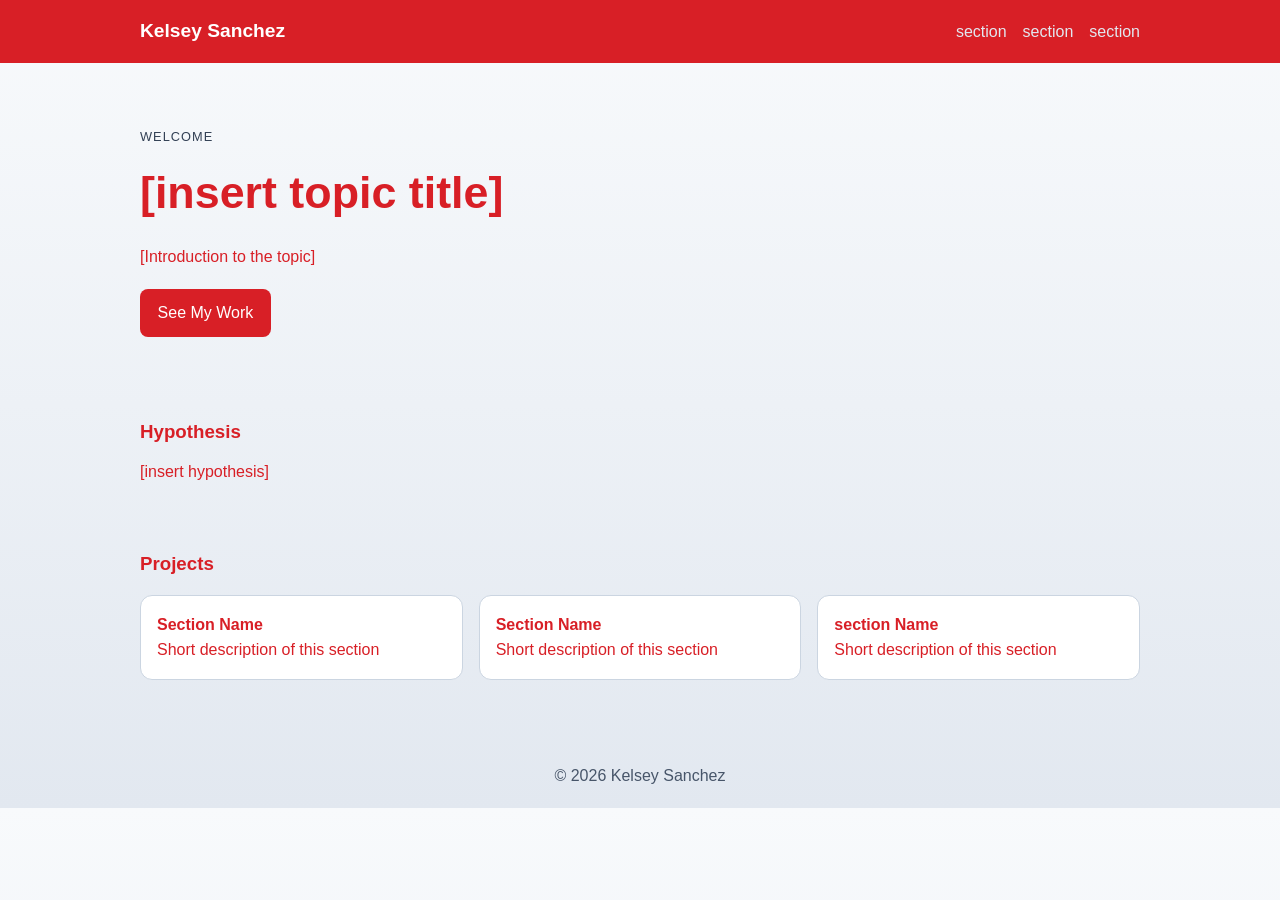
==== index.html @ e6f40f89 "Set up CSS,index.html, and images worked within these to build the foundation for the webpage." ====
<!DOCTYPE html>
<html lang="en">
<head>
    <meta charset="UTF-8">
    <meta name="viewport" content="width=device-width, initial-scale=1.0">
    <title>Kelsey Sanchez | Project </title>
    <link rel="stylesheet" href="CSS/style.css">
</head>
<body>
    <header class="site-header">
        <nav class="nav container">
            <h1 class="logo"> Kelsey Sanchez</h1>
            <ul class="nav-links">
                <li><a href="#about">section</a></li>
                <li><a href="#projects">section</a></li>
                <li><a href="#contact">section</a></li>
            </ul>
        </nav>
    </header>

    <main>
        <section class=" hero container">
            <p class="eyebrow">WELCOME</p>
            <h2>[insert topic title]</h2>
            <p class="hero-text">
                [Introduction to the topic]
            </p>
            <a class="btn" href="#projects">See My Work</a>
        </section>

        <section id="Hypothesis" class="section container">
            <h3>Hypothesis</h3>
            <p>
                [insert hypothesis] 
            </p>
        </section>

        <section id="projects" class="section container">
            <h3>Projects</h3>
            <div class="project-grid">
                <article class="card">
                    <h4>Section Name</h4>
                    <p>Short description of this section</p>
                </article>
                <article class="card">
                    <h4>Section Name</h4>
                    <p>Short description of this section</p>
                </article>
                <article class="card">
                    <h4>section Name</h4>
                    <p>Short description of this section</p>
                </article>
            </div>
        </section>
    </main>

    <footer class="site-footer">
        <p>&copy; 2026 Kelsey Sanchez</p>
    </footer>
</body>
</html>
---- CSS/style.css ----
/* Basic reset */
* {
	margin: 0;
	padding: 0;
	box-sizing: border-box;
}

body {
	font-family: "Segoe UI", Tahoma, Geneva, Verdana, sans-serif;
	line-height: 1.6;
	color: #d81f26;
	background: linear-gradient(180deg, #f8fafc 0%, #e2e8f0 100%);
}

.container {
	width: min(1000px, 90%);
	margin: 0 auto;
}

.site-header {
	background-color: #d81f26;
	color: #ffffff;
}

.nav {
	display: flex;
	justify-content: space-between;
	align-items: center;
	padding: 1rem 0;
}

.logo {
	font-size: 1.2rem;
}

.nav-links {
	list-style: none;
	display: flex;
	gap: 1rem;
}

.nav-links a {
	color: #e2e8f0;
	text-decoration: none;
}

.hero {
	padding: 4rem 0 3rem;
}

.eyebrow {
	letter-spacing: 0.08em;
	font-size: 0.8rem;
	color: #334155;
	margin-bottom: 0.6rem;
}

.hero h2 {
	font-size: clamp(1.8rem, 4vw, 2.8rem);
	margin-bottom: 1rem;
}

.hero-text {
	max-width: 60ch;
	margin-bottom: 1.2rem;
}

.btn {
	display: inline-block;
	background-color: #d81f26;
	color: #ffffff;
	text-decoration: none;
	padding: 0.7rem 1.1rem;
	border-radius: 0.5rem;
}

.section {
	padding: 2rem 0;
}

.section h3 {
	margin-bottom: 0.75rem;
}

.project-grid {
	margin-top: 1rem;
	display: grid;
	grid-template-columns: repeat(auto-fit, minmax(200px, 1fr));
	gap: 1rem;
}

.card {
	background-color: #ffffff;
	border: 1px solid #cbd5e1;
	border-radius: 0.75rem;
	padding: 1rem;
}

.site-footer {
	margin-top: 2rem;
	text-align: center;
	padding: 1.2rem;
	color: #475569;
}
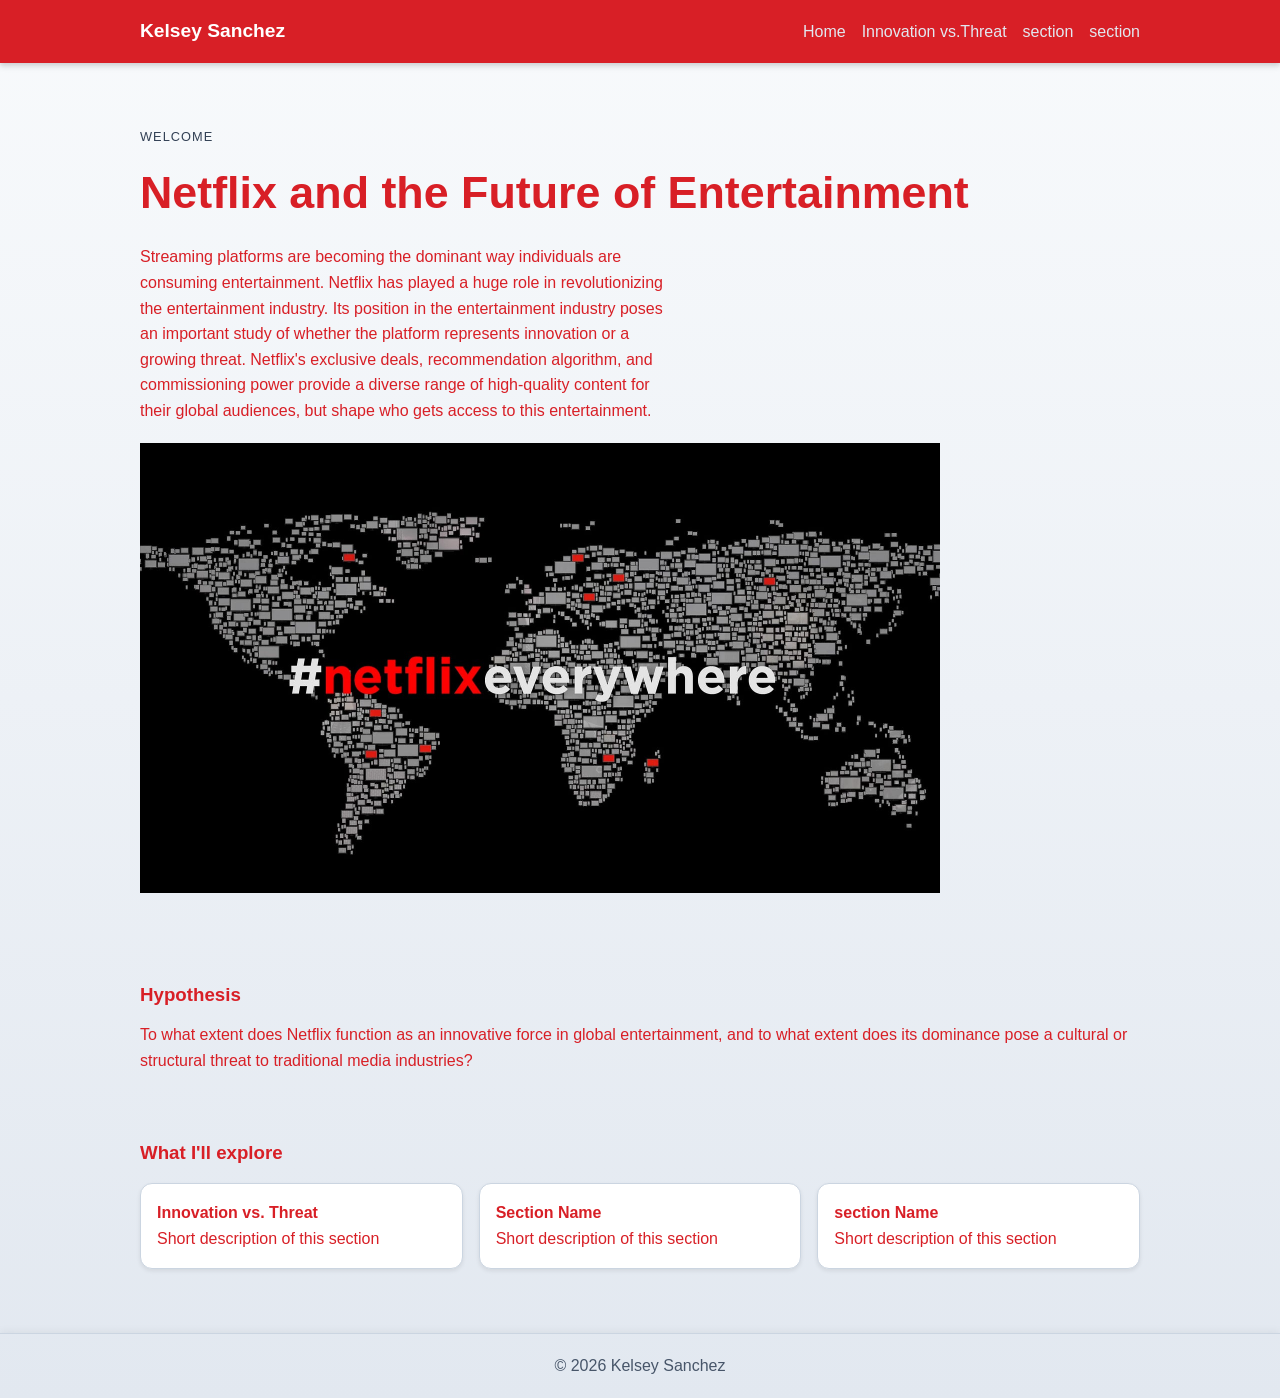
==== commit 4b3ecacc: "Update to the style of the page and information" ====
--- a/index.html
+++ b/index.html
@@ -3,7 +3,7 @@
 <head>
     <meta charset="UTF-8">
     <meta name="viewport" content="width=device-width, initial-scale=1.0">
-    <title>Kelsey Sanchez | Project </title>
+    <title>Kelsey Sanchez | Netflix and the Future of Entertainment</title>
     <link rel="stylesheet" href="CSS/style.css">
 </head>
 <body>
@@ -11,8 +11,9 @@
         <nav class="nav container">
             <h1 class="logo"> Kelsey Sanchez</h1>
             <ul class="nav-links">
-                <li><a href="#about">section</a></li>
-                <li><a href="#projects">section</a></li>
+                <li><a href="index.html" class="active">Home</a></li>
+                <li><a href="section1.html">Innovation vs.Threat</a></li>
+                <li><a href="section2.html">section</a></li>
                 <li><a href="#contact">section</a></li>
             </ul>
         </nav>
@@ -21,25 +22,28 @@
     <main>
         <section class=" hero container">
             <p class="eyebrow">WELCOME</p>
-            <h2>[insert topic title]</h2>
+            <h2>Netflix and the Future of Entertainment</h2>
             <p class="hero-text">
-                [Introduction to the topic]
-            </p>
-            <a class="btn" href="#projects">See My Work</a>
+                Streaming platforms are becoming the dominant way individuals are consuming entertainment. Netflix has played a huge role in revolutionizing the entertainment industry. Its position in the entertainment industry poses an important study of whether the platform represents innovation or a growing threat. Netflix's exclusive deals, recommendation algorithm, and commissioning power provide a diverse range of high-quality content for their global audiences, but shape who gets access to this entertainment.
+
+            </p> 
+            <figure class="viz-container">
+                <img src="Images/NetflixEverywhere.jpg" alt="World Map with the hashtag Netflix Everywhere" width="80%">
+            </figure>
+
         </section>
 
-        <section id="Hypothesis" class="section container">
+        <section id="hypothesis" class="section container">
             <h3>Hypothesis</h3>
             <p>
-                [insert hypothesis] 
-            </p>
+            To what extent does Netflix function as an innovative force in global entertainment, and to what extent does its dominance pose a cultural or structural threat to traditional media industries?</p>
         </section>
 
         <section id="projects" class="section container">
-            <h3>Projects</h3>
+            <h3>What I'll explore</h3>
             <div class="project-grid">
                 <article class="card">
-                    <h4>Section Name</h4>
+                    <h4>Innovation vs. Threat</h4>
                     <p>Short description of this section</p>
                 </article>
                 <article class="card">
@@ -51,7 +55,7 @@
                     <p>Short description of this section</p>
                 </article>
             </div>
-        </section>
+        </section> 
     </main>
 
     <footer class="site-footer">
--- a/CSS/style.css
+++ b/CSS/style.css
@@ -1,3 +1,12 @@
+/* CSS Variables */ 
+:root {
+	--shadow-sm: 0 2px 4px rgba(0, 0, 0, 0.08);
+	--shadow-md: 0 4px 6px rgba(0, 0, 0, 0.1), 0 2px 4px rgba(0, 0, 0, 0.08);
+	--shadow-lg: 0 10px 20px rgba(0, 0, 0, 0.12), 0 4px 8px rgba(0, 0, 0, 0.1);
+	--shadow-xl: 0 15px 35px rgba(0, 0, 0, 0.15), 0 5px 15px rgba(0, 0, 0, 0.12);
+	--transition: all 0.3s cubic-bezier(0.4, 0, 0.2, 1);
+}
+
 /* Basic reset */
 * {
 	margin: 0;
@@ -20,6 +29,9 @@
 .site-header {
 	background-color: #d81f26;
 	color: #ffffff;
+	box-shadow: var(--shadow-md);
+	position: relative;
+	z-index: 10;
 }
 
 .nav {
@@ -42,6 +54,13 @@
 .nav-links a {
 	color: #e2e8f0;
 	text-decoration: none;
+	transition: var(--transition);
+	position: relative;
+}
+
+.nav-links a:hover {
+	opacity: 0.8;
+	transform: translateY(-2px);
 }
 
 .hero {
@@ -72,6 +91,21 @@
 	text-decoration: none;
 	padding: 0.7rem 1.1rem;
 	border-radius: 0.5rem;
+	box-shadow: var(--shadow-md);
+	transition: var(--transition);
+	cursor: pointer;
+	border: none;
+}
+
+.btn:hover {
+	box-shadow: var(--shadow-lg);
+	transform: translateY(-2px);
+	background-color: #b81820;
+}
+
+.btn:active {
+	transform: translateY(0);
+	box-shadow: var(--shadow-sm);
 }
 
 .section {
@@ -94,6 +128,14 @@
 	border: 1px solid #cbd5e1;
 	border-radius: 0.75rem;
 	padding: 1rem;
+	box-shadow: var(--shadow-sm);
+	transition: var(--transition);
+}
+
+.card:hover {
+	box-shadow: var(--shadow-lg);
+	transform: translateY(-4px);
+	border-color: #d81f26;
 }
 
 .site-footer {
@@ -101,5 +143,7 @@
 	text-align: center;
 	padding: 1.2rem;
 	color: #475569;
+	border-top: 1px solid #cbd5e1;
+	box-shadow: 0 -2px 8px rgba(0, 0, 0, 0.05);
 }
 
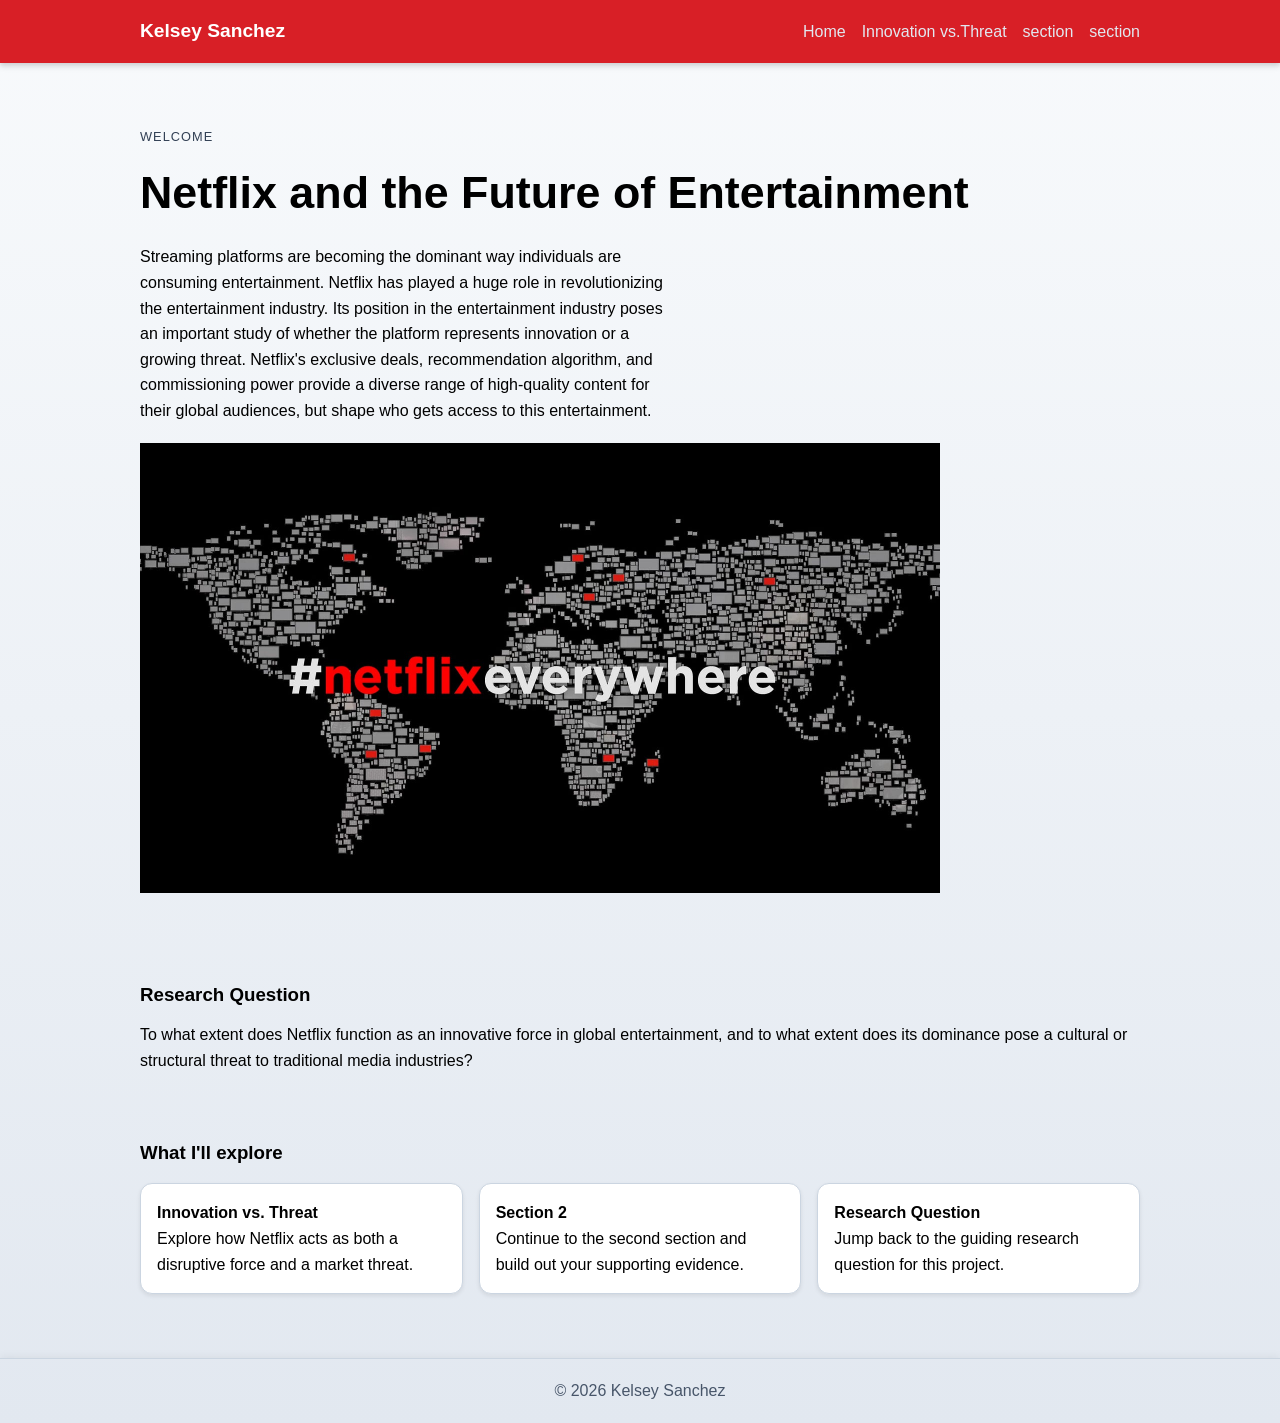
==== commit f4ef8a6b: "Updates to section cards" ====
--- a/index.html
+++ b/index.html
@@ -33,8 +33,8 @@
 
         </section>
 
-        <section id="hypothesis" class="section container">
-            <h3>Hypothesis</h3>
+        <section id="research-question" class="section container">
+            <h3>Research Question</h3>
             <p>
             To what extent does Netflix function as an innovative force in global entertainment, and to what extent does its dominance pose a cultural or structural threat to traditional media industries?</p>
         </section>
@@ -42,18 +42,18 @@
         <section id="projects" class="section container">
             <h3>What I'll explore</h3>
             <div class="project-grid">
-                <article class="card">
+                <a class="card card-link" href="section1.html">
                     <h4>Innovation vs. Threat</h4>
-                    <p>Short description of this section</p>
-                </article>
-                <article class="card">
-                    <h4>Section Name</h4>
-                    <p>Short description of this section</p>
-                </article>
-                <article class="card">
-                    <h4>section Name</h4>
-                    <p>Short description of this section</p>
-                </article>
+                    <p>Explore how Netflix acts as both a disruptive force and a market threat.</p>
+                </a>
+                <a class="card card-link" href="section2.html">
+                    <h4>Section 2</h4>
+                    <p>Continue to the second section and build out your supporting evidence.</p>
+                </a>
+                <a class="card card-link" href="#research-question">
+                    <h4>Research Question</h4>
+                    <p>Jump back to the guiding research question for this project.</p>
+                </a>
             </div>
         </section> 
     </main>
--- a/CSS/style.css
+++ b/CSS/style.css
@@ -17,7 +17,7 @@
 body {
 	font-family: "Segoe UI", Tahoma, Geneva, Verdana, sans-serif;
 	line-height: 1.6;
-	color: #d81f26;
+	color: #000000;
 	background: linear-gradient(180deg, #f8fafc 0%, #e2e8f0 100%);
 }
 
@@ -124,6 +124,7 @@
 }
 
 .card {
+	display: block;
 	background-color: #ffffff;
 	border: 1px solid #cbd5e1;
 	border-radius: 0.75rem;
@@ -132,10 +133,20 @@
 	transition: var(--transition);
 }
 
+.card-link {
+	text-decoration: none;
+	color: inherit;
+}
+
 .card:hover {
 	box-shadow: var(--shadow-lg);
 	transform: translateY(-4px);
 	border-color: #d81f26;
+}
+
+.card:focus-visible {
+	outline: 3px solid #d81f26;
+	outline-offset: 2px;
 }
 
 .site-footer {
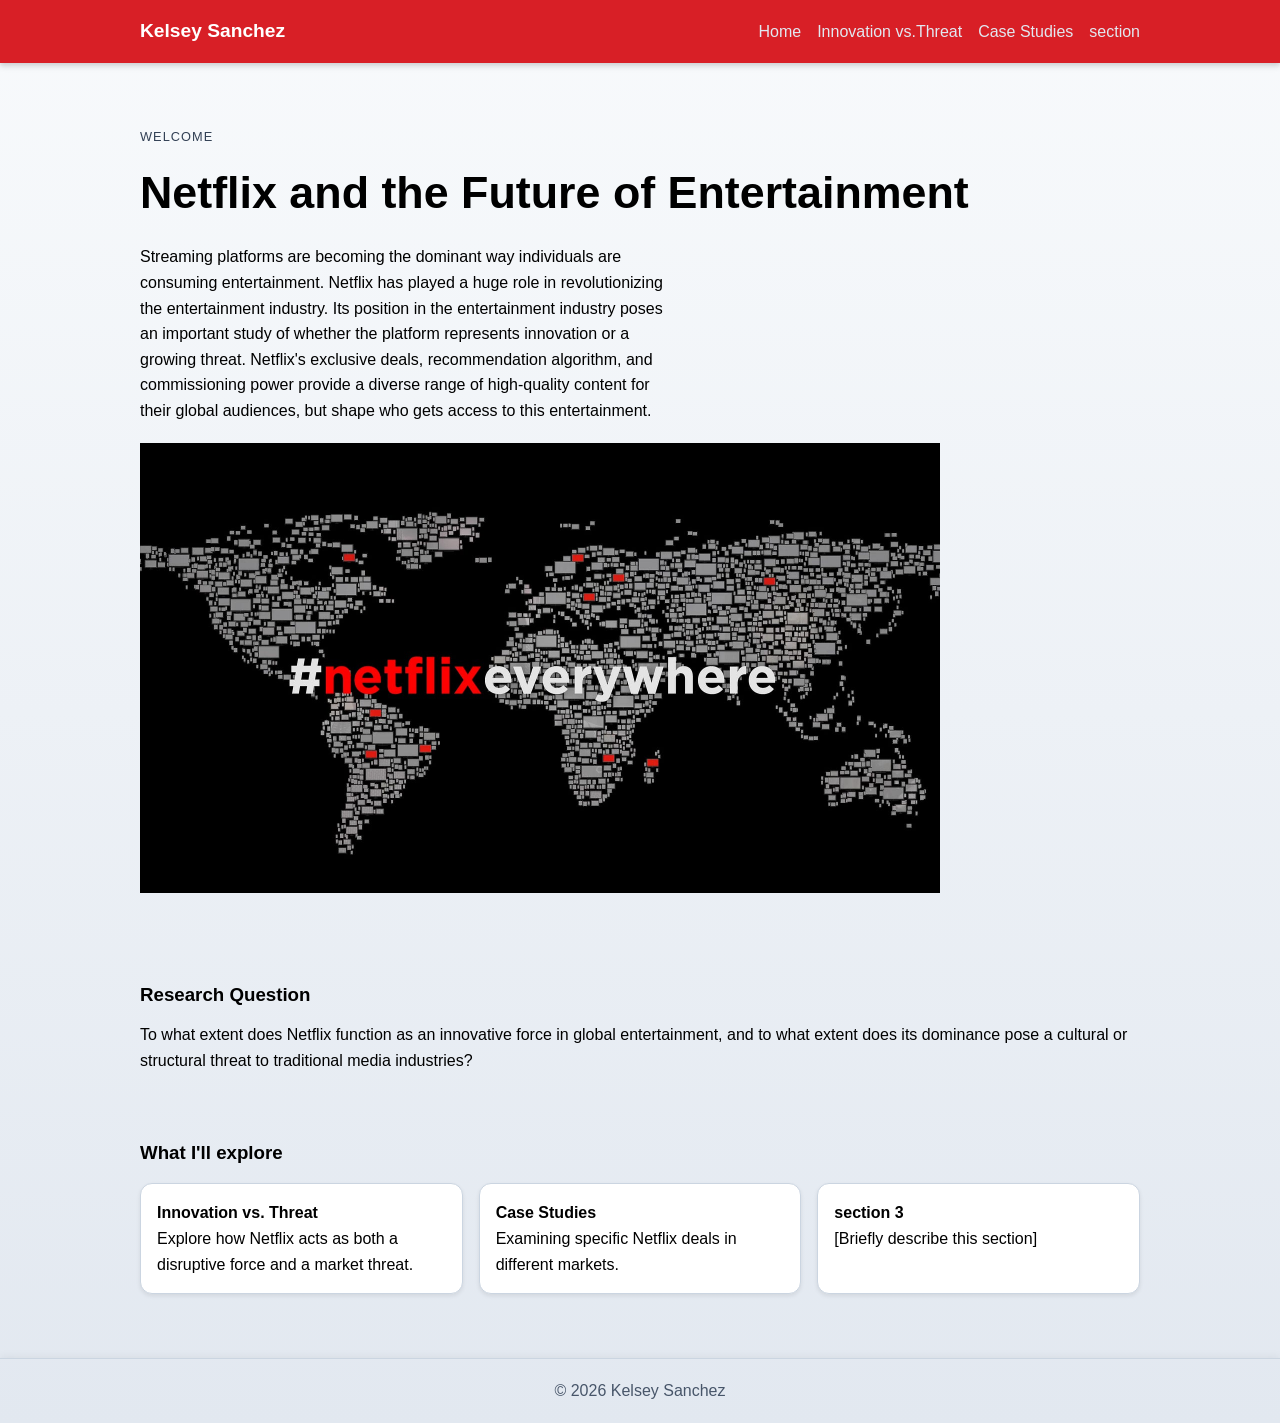
==== commit bdccdfb0: "updated the section cards and links" ====
--- a/index.html
+++ b/index.html
@@ -13,8 +13,8 @@
             <ul class="nav-links">
                 <li><a href="index.html" class="active">Home</a></li>
                 <li><a href="section1.html">Innovation vs.Threat</a></li>
-                <li><a href="section2.html">section</a></li>
-                <li><a href="#contact">section</a></li>
+                <li><a href="section2.html">Case Studies</a></li>
+                <li><a href="section3.html">section</a></li>
             </ul>
         </nav>
     </header>
@@ -47,12 +47,12 @@
                     <p>Explore how Netflix acts as both a disruptive force and a market threat.</p>
                 </a>
                 <a class="card card-link" href="section2.html">
-                    <h4>Section 2</h4>
-                    <p>Continue to the second section and build out your supporting evidence.</p>
+                    <h4>Case Studies</h4>
+                    <p>Examining specific Netflix deals in different markets.</p>
                 </a>
-                <a class="card card-link" href="#research-question">
-                    <h4>Research Question</h4>
-                    <p>Jump back to the guiding research question for this project.</p>
+                <a class="card card-link" href="section3.html">
+                    <h4>section 3</h4>
+                    <p>[Briefly describe this section]</p>
                 </a>
             </div>
         </section> 
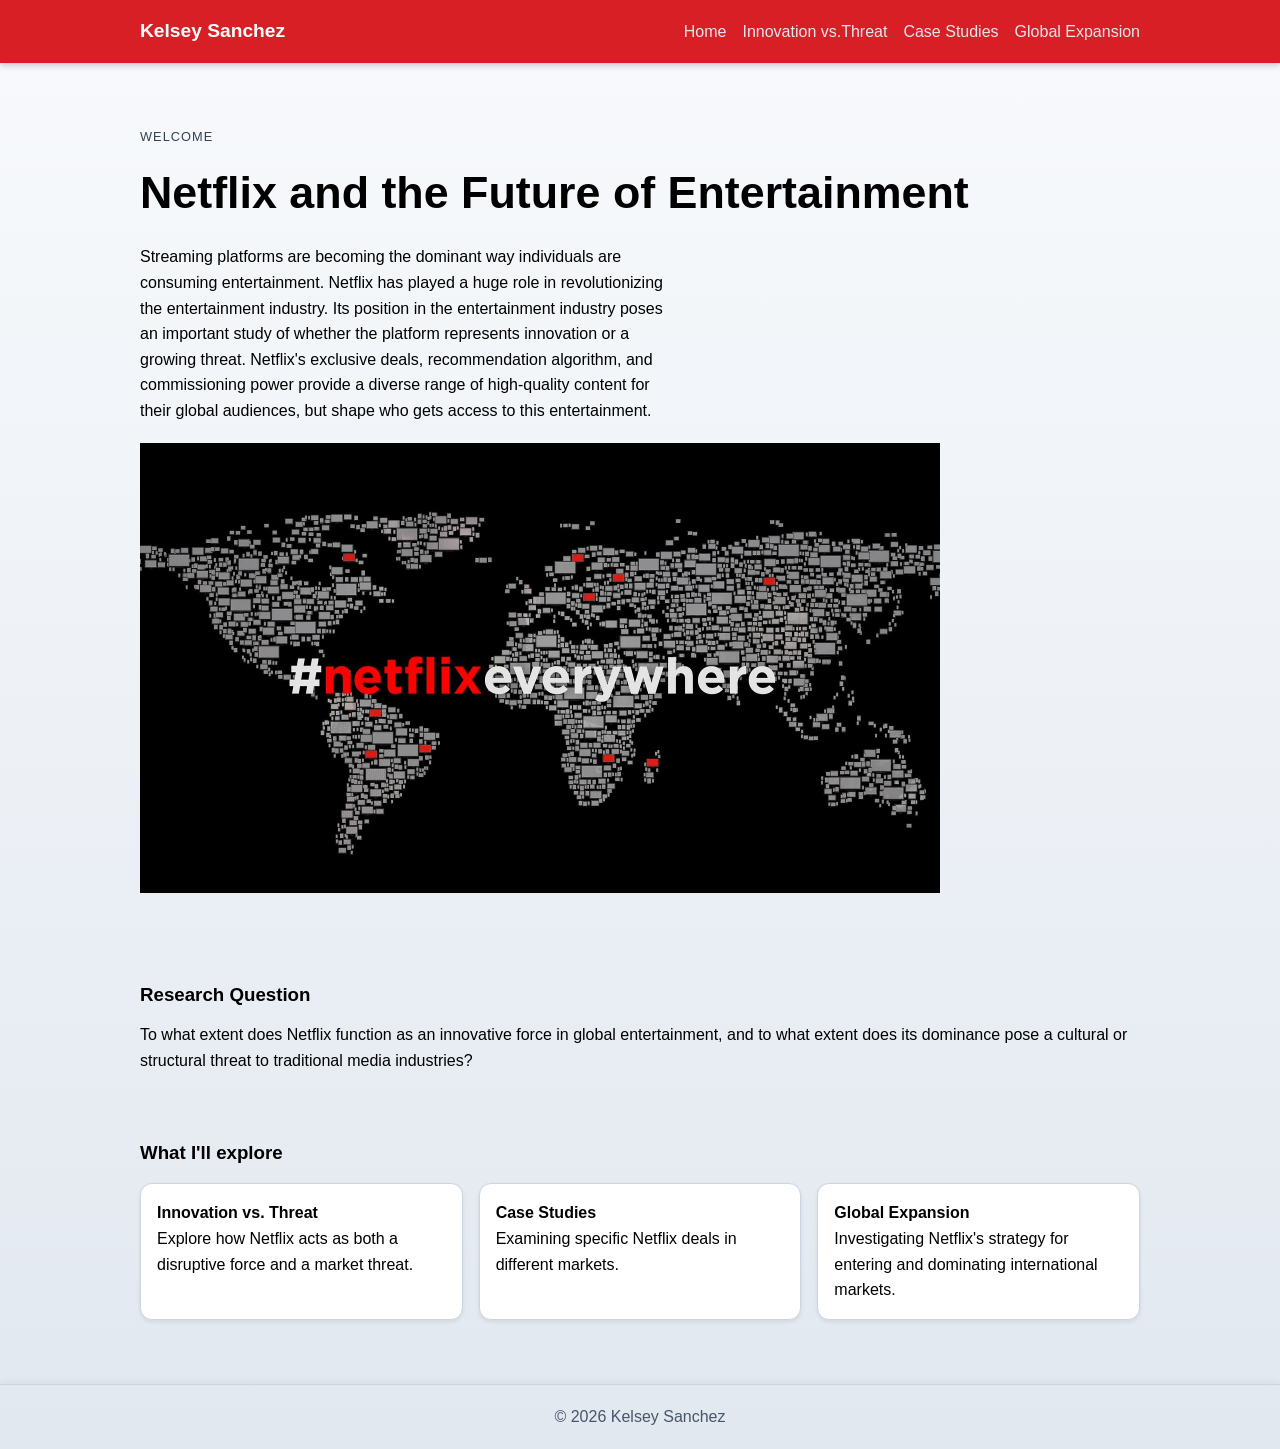
==== commit 21c51ef4: "Updated information on "case studies"" ====
--- a/index.html
+++ b/index.html
@@ -14,7 +14,7 @@
                 <li><a href="index.html" class="active">Home</a></li>
                 <li><a href="section1.html">Innovation vs.Threat</a></li>
                 <li><a href="section2.html">Case Studies</a></li>
-                <li><a href="section3.html">section</a></li>
+                <li><a href="section3.html">Global Expansion</a></li>
             </ul>
         </nav>
     </header>
@@ -51,8 +51,8 @@
                     <p>Examining specific Netflix deals in different markets.</p>
                 </a>
                 <a class="card card-link" href="section3.html">
-                    <h4>section 3</h4>
-                    <p>[Briefly describe this section]</p>
+                    <h4>Global Expansion</h4>
+                    <p>Investigating Netflix's strategy for entering and dominating international markets.</p>
                 </a>
             </div>
         </section> 
--- a/CSS/style.css
+++ b/CSS/style.css
@@ -112,6 +112,23 @@
 	padding: 2rem 0;
 }
 
+.quote-highlight {
+	border: 2px solid #b22222;
+	background-color: #f8d7da;
+	padding: 12px;
+	border-radius: 6px;
+}
+
+main ul {
+	list-style-type: disc;
+	padding-left: 1.5rem;
+	margin: 1rem 0;
+}
+
+main li + li {
+	margin-top: 0.5rem;
+}
+
 .section h3 {
 	margin-bottom: 0.75rem;
 }
@@ -149,6 +166,126 @@
 	outline-offset: 2px;
 }
 
+.expand-card {
+	margin: 1rem 0;
+	max-width: 900px;
+}
+
+.case-study-section {
+	padding-top: 0;
+}
+
+.case-study-card {
+	padding: 0;
+	overflow: hidden;
+}
+
+.case-study-summary {
+	display: grid;
+	grid-template-columns: minmax(220px, 320px) 1fr;
+	gap: 0;
+	align-items: stretch;
+	cursor: pointer;
+	list-style: none;
+}
+
+.case-study-summary::-webkit-details-marker {
+	display: none;
+}
+
+.case-study-image {
+	width: 100%;
+	height: 100%;
+	min-height: 220px;
+	object-fit: cover;
+	display: block;
+	background-color: #e2e8f0;
+}
+
+.case-study-title-wrap {
+	display: flex;
+	flex-direction: column;
+	justify-content: center;
+	padding: 1.25rem 1.35rem;
+	background: linear-gradient(180deg, #ffffff 0%, #f8fafc 100%);
+}
+
+.case-study-title-wrap h3 {
+	font-size: clamp(1.35rem, 2vw, 1.8rem);
+	margin-bottom: 0.5rem;
+}
+
+.case-study-title-wrap p {
+	color: #475569;
+}
+
+.case-study-content {
+	padding: 1.25rem 1.35rem 1.5rem;
+	border-top: 1px solid #cbd5e1;
+	background-color: #ffffff;
+}
+
+.case-study-content p {
+	max-width: 70ch;
+}
+
+.case-study-card summary::after {
+	position: absolute;
+	right: 1rem;
+	top: 1rem;
+}
+
+.case-study-card summary {
+	position: relative;
+}
+
+.case-study-card[open] summary::after {
+	content: " -";
+}
+
+@media (max-width: 700px) {
+	.case-study-summary {
+		grid-template-columns: 1fr;
+	}
+
+	.case-study-image {
+		min-height: 180px;
+	}
+
+	.case-study-title-wrap {
+		padding-top: 1rem;
+	}
+}
+
+.expand-card summary {
+	font-weight: 700;
+	cursor: pointer;
+	list-style: none;
+}
+
+.expand-card summary::-webkit-details-marker {
+	display: none;
+}
+
+.expand-card summary::after {
+	content: " +";
+	color: #b22222;
+	font-weight: 700;
+}
+
+.expand-card[open] summary::after {
+	content: " -";
+}
+
+.expand-card ul {
+	margin-top: 0.75rem;
+	padding-left: 1.25rem;
+}
+
+.expand-card li + li {
+	margin-top: 0.5rem;
+}
+
 .site-footer {
 	margin-top: 2rem;
 	text-align: center;
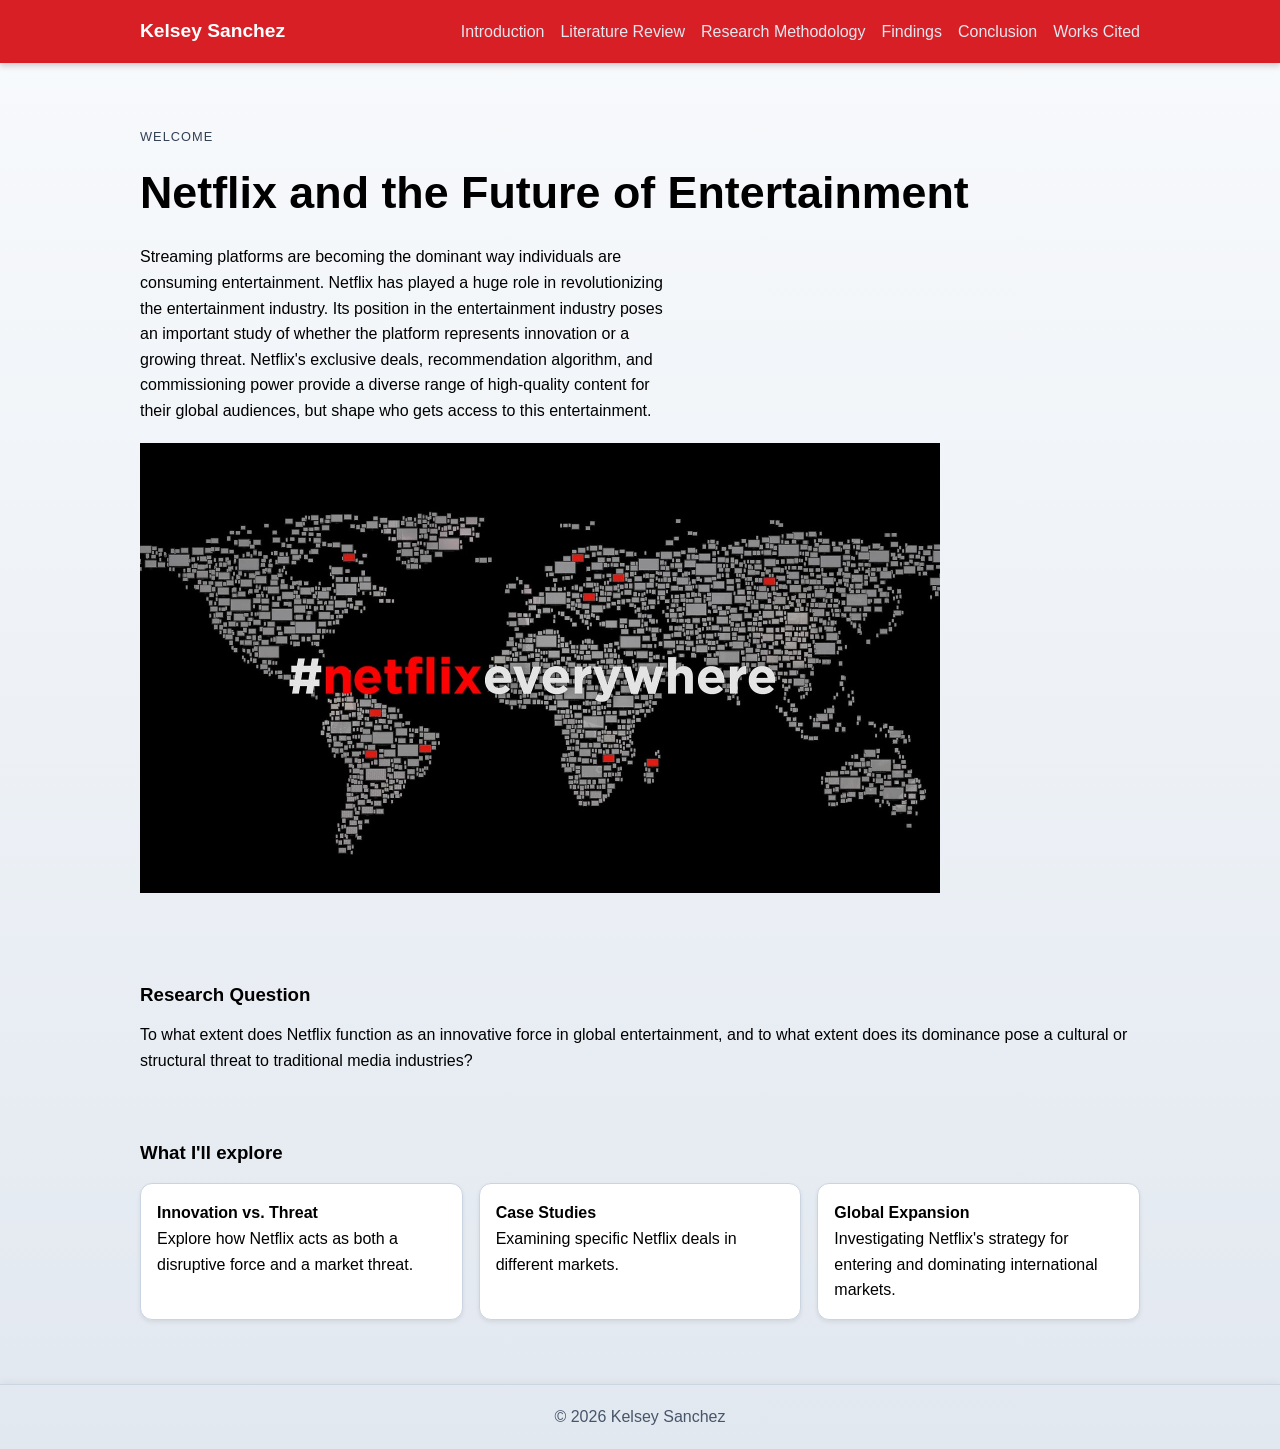
==== commit 9be0e2c1: "added new html" ====
--- a/index.html
+++ b/index.html
@@ -11,10 +11,12 @@
         <nav class="nav container">
             <h1 class="logo"> Kelsey Sanchez</h1>
             <ul class="nav-links">
-                <li><a href="index.html" class="active">Home</a></li>
-                <li><a href="section1.html">Innovation vs.Threat</a></li>
-                <li><a href="section2.html">Case Studies</a></li>
-                <li><a href="section3.html">Global Expansion</a></li>
+                <li><a href="index.html" class="active">Introduction</a></li>
+                <li><a href="section1.html">Literature Review</a></li>
+                <li><a href="section2.html"> Research Methodology</a></li>
+                <li><a href="section3.html">Findings</a></li>
+                <li><a href="Conclusion.html">Conclusion</a></li>
+                <li><a href="workcited.html">Works Cited</a></li>
             </ul>
         </nav>
     </header>
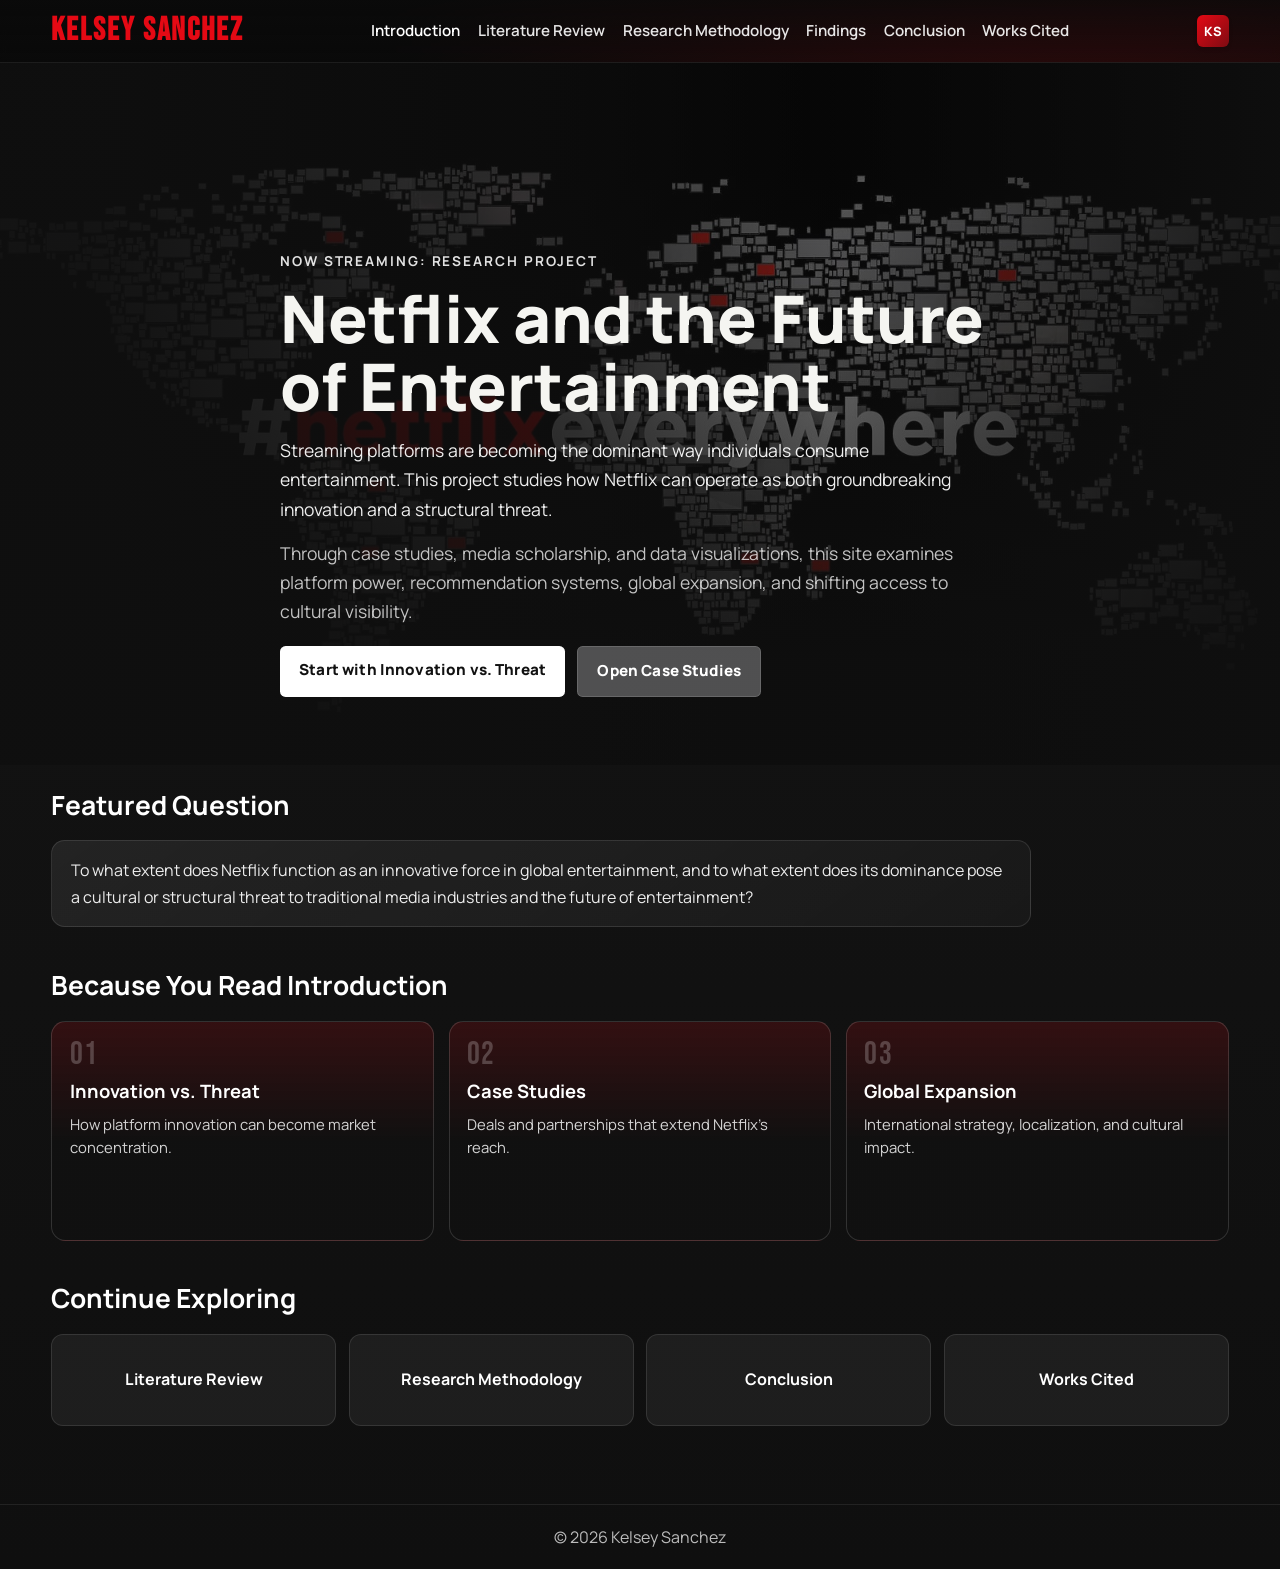
==== commit 85a4a463: "changed style.css and creation of new html changed style.css to look like Netflix interface style an" ====
--- a/index.html
+++ b/index.html
@@ -4,60 +4,84 @@
     <meta charset="UTF-8">
     <meta name="viewport" content="width=device-width, initial-scale=1.0">
     <title>Kelsey Sanchez | Netflix and the Future of Entertainment</title>
+    <link rel="preconnect" href="https://fonts.googleapis.com">
+    <link rel="preconnect" href="https://fonts.gstatic.com" crossorigin>
+    <link href="https://fonts.googleapis.com/css2?family=Bebas+Neue&family=Manrope:wght@400;500;600;700;800&display=swap" rel="stylesheet">
     <link rel="stylesheet" href="CSS/style.css">
 </head>
-<body>
+<body class="netflix-home">
     <header class="site-header">
         <nav class="nav container">
-            <h1 class="logo"> Kelsey Sanchez</h1>
+            <h1 class="logo">Kelsey Sanchez</h1>
             <ul class="nav-links">
                 <li><a href="index.html" class="active">Introduction</a></li>
-                <li><a href="section1.html">Literature Review</a></li>
-                <li><a href="section2.html"> Research Methodology</a></li>
-                <li><a href="section3.html">Findings</a></li>
-                <li><a href="Conclusion.html">Conclusion</a></li>
+                <li><a href="Literature.html">Literature Review</a></li>
+                <li><a href="Method.html"> Research Methodology</a></li>
+                <li><a href="section2.html">Findings</a></li>
+                <li><a href="Conclusion.html">Conclusion</a></li> 
                 <li><a href="workcited.html">Works Cited</a></li>
             </ul>
+            <div class="profile-pill" aria-label="Profile">KS</div>
         </nav>
     </header>
 
     <main>
-        <section class=" hero container">
-            <p class="eyebrow">WELCOME</p>
-            <h2>Netflix and the Future of Entertainment</h2>
-            <p class="hero-text">
-                Streaming platforms are becoming the dominant way individuals are consuming entertainment. Netflix has played a huge role in revolutionizing the entertainment industry. Its position in the entertainment industry poses an important study of whether the platform represents innovation or a growing threat. Netflix's exclusive deals, recommendation algorithm, and commissioning power provide a diverse range of high-quality content for their global audiences, but shape who gets access to this entertainment.
-
-            </p> 
-            <figure class="viz-container">
-                <img src="Images/NetflixEverywhere.jpg" alt="World Map with the hashtag Netflix Everywhere" width="80%">
-            </figure>
-
+        <section class="home-spotlight">
+            <div class="container spotlight-content">
+                <p class="eyebrow">NOW STREAMING: RESEARCH PROJECT</p>
+                <h2>Netflix and the Future of Entertainment</h2>
+                <p class="hero-text">
+                    Streaming platforms are becoming the dominant way individuals consume entertainment. This project studies how Netflix can operate as both groundbreaking innovation and a structural threat.
+                </p>
+                <p class="hero-text muted">
+                    Through case studies, media scholarship, and data visualizations, this site examines platform power, recommendation systems, global expansion, and shifting access to cultural visibility.
+                </p>
+                <div class="hero-actions">
+                    <a class="btn btn-light" href="section1.html">Start with Innovation vs. Threat</a>
+                    <a class="btn btn-ghost" href="section2.html">Open Case Studies</a>
+                </div>
+            </div>
         </section>
 
-        <section id="research-question" class="section container">
-            <h3>Research Question</h3>
-            <p>
-            To what extent does Netflix function as an innovative force in global entertainment, and to what extent does its dominance pose a cultural or structural threat to traditional media industries?</p>
+        <section class="content-row container" id="research-question">
+            <h3>Featured Question</h3>
+            <article class="feature-card">
+                <p>
+                    To what extent does Netflix function as an innovative force in global entertainment, and to what extent does its dominance pose a cultural or structural threat to traditional media industries and the future of entertainment?
+                </p>
+            </article>
         </section>
 
-        <section id="projects" class="section container">
-            <h3>What I'll explore</h3>
-            <div class="project-grid">
-                <a class="card card-link" href="section1.html">
+        <section id="projects" class="content-row container">
+            <h3>Because You Read Introduction</h3>
+            <div class="title-row">
+                <a class="title-tile" href="section1.html">
+                    <span class="tile-rank">01</span>
                     <h4>Innovation vs. Threat</h4>
-                    <p>Explore how Netflix acts as both a disruptive force and a market threat.</p>
+                    <p>How platform innovation can become market concentration.</p>
                 </a>
-                <a class="card card-link" href="section2.html">
+                <a class="title-tile" href="section2.html">
+                    <span class="tile-rank">02</span>
                     <h4>Case Studies</h4>
-                    <p>Examining specific Netflix deals in different markets.</p>
+                    <p>Deals and partnerships that extend Netflix's reach.</p>
                 </a>
-                <a class="card card-link" href="section3.html">
+                <a class="title-tile" href="section3.html">
+                    <span class="tile-rank">03</span>
                     <h4>Global Expansion</h4>
-                    <p>Investigating Netflix's strategy for entering and dominating international markets.</p>
+                    <p>International strategy, localization, and cultural impact.</p>
                 </a>
             </div>
-        </section> 
+        </section>
+
+        <section class="content-row container">
+            <h3>Continue Exploring</h3>
+            <div class="mini-row">
+                <a class="mini-tile" href="Literature.html">Literature Review</a>
+                <a class="mini-tile" href="Method.html">Research Methodology</a>
+                <a class="mini-tile" href="Conclusion.html">Conclusion</a>
+                <a class="mini-tile" href="workcited.html">Works Cited</a>
+            </div>
+        </section>
     </main>
 
     <footer class="site-footer">
--- a/CSS/style.css
+++ b/CSS/style.css
@@ -295,3 +295,393 @@
 	box-shadow: 0 -2px 8px rgba(0, 0, 0, 0.05);
 }
 
+/* Netflix-style homepage (index only) */
+body.netflix-home {
+	font-family: "Manrope", "Segoe UI", Tahoma, Geneva, Verdana, sans-serif;
+	color: #f5f5f1;
+	background:
+		radial-gradient(circle at 85% -10%, rgba(229, 9, 20, 0.35), transparent 35%),
+		linear-gradient(180deg, #090909 0%, #121212 45%, #0f0f0f 100%);
+}
+
+body.netflix-home .container {
+	width: min(1200px, 92%);
+}
+
+body.netflix-home .site-header {
+	background: linear-gradient(180deg, rgba(10, 10, 10, 0.88), rgba(10, 10, 10, 0.5));
+	backdrop-filter: blur(4px);
+	position: sticky;
+	top: 0;
+	border-bottom: 1px solid rgba(255, 255, 255, 0.08);
+	box-shadow: none;
+}
+
+body.netflix-home .nav {
+	gap: 1rem;
+	padding: 0.95rem 0;
+}
+
+body.netflix-home .logo {
+	font-family: "Bebas Neue", Impact, sans-serif;
+	letter-spacing: 0.06em;
+	font-size: 2rem;
+	line-height: 1;
+	color: #e50914;
+	text-transform: uppercase;
+	white-space: nowrap;
+}
+
+body.netflix-home .nav-links {
+	gap: 1.1rem;
+	flex-wrap: wrap;
+}
+
+body.netflix-home .nav-links a {
+	color: rgba(255, 255, 255, 0.9);
+	font-size: 0.95rem;
+	font-weight: 600;
+}
+
+body.netflix-home .nav-links a.active {
+	color: #ffffff;
+}
+
+body.netflix-home .profile-pill {
+	min-width: 2rem;
+	height: 2rem;
+	display: inline-flex;
+	align-items: center;
+	justify-content: center;
+	border-radius: 6px;
+	font-weight: 800;
+	font-size: 0.8rem;
+	background: linear-gradient(135deg, #e50914, #7e0b12);
+	color: #fff;
+	box-shadow: var(--shadow-sm);
+}
+
+body.netflix-home main {
+	padding-bottom: 2.5rem;
+}
+
+body.netflix-home .home-spotlight {
+	position: relative;
+	min-height: min(78vh, 740px);
+	display: flex;
+	align-items: flex-end;
+	padding: 5rem 0 3.25rem;
+	background-image:
+		linear-gradient(90deg, rgba(15, 15, 15, 0.95) 8%, rgba(15, 15, 15, 0.7) 45%, rgba(15, 15, 15, 0.35) 65%, rgba(15, 15, 15, 0.9) 100%),
+		linear-gradient(180deg, rgba(15, 15, 15, 0.1) 15%, rgba(15, 15, 15, 0.85) 85%),
+		url("../Images/NetflixEverywhere.jpg");
+	background-size: cover;
+	background-position: center;
+	overflow: hidden;
+	animation: heroReveal 850ms ease-out both;
+}
+
+body.netflix-home .spotlight-content {
+	max-width: 720px;
+	padding-bottom: 1rem;
+	animation: riseIn 650ms 120ms ease-out both;
+}
+
+body.netflix-home .eyebrow {
+	color: rgba(255, 255, 255, 0.88);
+	font-size: 0.85rem;
+	font-weight: 700;
+	letter-spacing: 0.14em;
+	margin-bottom: 0.7rem;
+	text-transform: uppercase;
+}
+
+body.netflix-home .home-spotlight h2 {
+	font-size: clamp(2rem, 5.4vw, 4.1rem);
+	font-weight: 800;
+	line-height: 1.04;
+	margin-bottom: 1rem;
+	text-wrap: balance;
+}
+
+body.netflix-home .hero-text {
+	max-width: 64ch;
+	font-size: clamp(0.98rem, 1.45vw, 1.1rem);
+	line-height: 1.65;
+	margin-bottom: 0.95rem;
+	color: rgba(255, 255, 255, 0.93);
+}
+
+body.netflix-home .hero-text.muted {
+	color: rgba(255, 255, 255, 0.75);
+	max-width: 68ch;
+}
+
+body.netflix-home .hero-actions {
+	display: flex;
+	gap: 0.75rem;
+	flex-wrap: wrap;
+	margin-top: 1.25rem;
+}
+
+body.netflix-home .btn {
+	padding: 0.78rem 1.2rem;
+	border-radius: 0.35rem;
+	font-weight: 800;
+	font-size: 0.95rem;
+	letter-spacing: 0.01em;
+	box-shadow: none;
+	transform: none;
+}
+
+body.netflix-home .btn-light {
+	background: #ffffff;
+	color: #111;
+}
+
+body.netflix-home .btn-light:hover {
+	background: #e8e8e8;
+	transform: translateY(-1px);
+}
+
+body.netflix-home .btn-ghost {
+	background: rgba(109, 109, 110, 0.7);
+	color: #fff;
+	border: 1px solid rgba(255, 255, 255, 0.14);
+}
+
+body.netflix-home .btn-ghost:hover {
+	background: rgba(109, 109, 110, 0.92);
+	transform: translateY(-1px);
+}
+
+body.netflix-home .content-row {
+	padding: 1.15rem 0;
+	animation: riseIn 600ms ease-out both;
+}
+
+body.netflix-home .content-row h3 {
+	font-size: clamp(1.15rem, 2.3vw, 1.65rem);
+	font-weight: 700;
+	margin-bottom: 0.9rem;
+	color: #fff;
+}
+
+body.netflix-home .feature-card {
+	background: linear-gradient(145deg, rgba(255, 255, 255, 0.08), rgba(255, 255, 255, 0.03));
+	border: 1px solid rgba(255, 255, 255, 0.11);
+	border-radius: 0.85rem;
+	padding: 1rem 1.15rem;
+	max-width: 980px;
+	color: rgba(255, 255, 255, 0.92);
+	line-height: 1.65;
+}
+
+body.netflix-home .title-row {
+	display: grid;
+	grid-template-columns: repeat(3, minmax(220px, 1fr));
+	gap: 0.9rem;
+}
+
+body.netflix-home .title-tile {
+	background:
+		linear-gradient(180deg, rgba(229, 9, 20, 0.16) 0%, rgba(16, 16, 16, 0.95) 55%),
+		rgba(18, 18, 18, 0.95);
+	border: 1px solid rgba(255, 255, 255, 0.14);
+	border-radius: 0.9rem;
+	padding: 1.1rem;
+	text-decoration: none;
+	color: #fff;
+	min-height: 220px;
+	position: relative;
+	overflow: hidden;
+	transition: transform 260ms ease, border-color 260ms ease, box-shadow 260ms ease;
+}
+
+body.netflix-home .title-tile:hover {
+	transform: scale(1.03);
+	border-color: rgba(229, 9, 20, 0.75);
+	box-shadow: 0 16px 30px rgba(0, 0, 0, 0.35);
+}
+
+body.netflix-home .tile-rank {
+	display: inline-block;
+	font-family: "Bebas Neue", Impact, sans-serif;
+	font-size: 2rem;
+	line-height: 1;
+	color: rgba(255, 255, 255, 0.22);
+	margin-bottom: 0.35rem;
+	letter-spacing: 0.04em;
+}
+
+body.netflix-home .title-tile h4 {
+	font-size: 1.15rem;
+	margin-bottom: 0.4rem;
+}
+
+body.netflix-home .title-tile p {
+	font-size: 0.93rem;
+	color: rgba(255, 255, 255, 0.82);
+	line-height: 1.55;
+}
+
+body.netflix-home .mini-row {
+	display: grid;
+	grid-template-columns: repeat(4, minmax(140px, 1fr));
+	gap: 0.8rem;
+}
+
+body.netflix-home .mini-tile {
+	display: flex;
+	align-items: center;
+	justify-content: center;
+	text-align: center;
+	min-height: 92px;
+	padding: 0.75rem;
+	text-decoration: none;
+	border-radius: 0.75rem;
+	background: rgba(255, 255, 255, 0.06);
+	border: 1px solid rgba(255, 255, 255, 0.11);
+	color: #fff;
+	font-weight: 700;
+	transition: transform 240ms ease, background-color 240ms ease;
+}
+
+body.netflix-home .mini-tile:hover {
+	background: rgba(229, 9, 20, 0.26);
+	transform: translateY(-2px);
+}
+
+body.netflix-home .site-footer {
+	color: rgba(255, 255, 255, 0.72);
+	border-top: 1px solid rgba(255, 255, 255, 0.08);
+	box-shadow: none;
+	margin-top: 1.25rem;
+}
+
+body.netflix-page main {
+	width: min(1100px, 92%);
+	margin: 0 auto;
+	padding: 2.25rem 0 1rem;
+}
+
+body.netflix-page main > h1,
+body.netflix-page main > h2 {
+	font-size: clamp(1.8rem, 3.2vw, 2.7rem);
+	line-height: 1.15;
+	margin-bottom: 1rem;
+	color: #fff;
+}
+
+body.netflix-page main p,
+body.netflix-page main li,
+body.netflix-page details {
+	color: rgba(255, 255, 255, 0.9);
+}
+
+body.netflix-page main p {
+	max-width: 74ch;
+	margin-bottom: 1rem;
+	line-height: 1.75;
+}
+
+body.netflix-page .hero {
+	padding: 2.2rem 0 1.25rem;
+}
+
+body.netflix-page .quote-highlight {
+	background: rgba(229, 9, 20, 0.16);
+	border: 1px solid rgba(229, 9, 20, 0.55);
+	color: #fff;
+	backdrop-filter: blur(2px);
+}
+
+body.netflix-page .card {
+	background: linear-gradient(180deg, rgba(255, 255, 255, 0.1), rgba(255, 255, 255, 0.06));
+	border: 1px solid rgba(255, 255, 255, 0.18);
+	color: #fff;
+}
+
+body.netflix-page .case-study-title-wrap {
+	background: linear-gradient(180deg, rgba(255, 255, 255, 0.12), rgba(255, 255, 255, 0.06));
+}
+
+body.netflix-page .case-study-title-wrap p,
+body.netflix-page .case-study-content p {
+	color: rgba(255, 255, 255, 0.9);
+}
+
+body.netflix-page .case-study-content {
+	background: rgba(12, 12, 12, 0.86);
+	border-top: 1px solid rgba(255, 255, 255, 0.12);
+}
+
+@keyframes heroReveal {
+	from {
+		opacity: 0;
+		transform: scale(1.02);
+	}
+	to {
+		opacity: 1;
+		transform: scale(1);
+	}
+}
+
+@keyframes riseIn {
+	from {
+		opacity: 0;
+		transform: translateY(14px);
+	}
+	to {
+		opacity: 1;
+		transform: translateY(0);
+	}
+}
+
+@media (max-width: 980px) {
+	body.netflix-home .nav {
+		align-items: flex-start;
+		flex-wrap: wrap;
+	}
+
+	body.netflix-home .profile-pill {
+		margin-left: auto;
+	}
+
+	body.netflix-home .title-row {
+		grid-template-columns: repeat(2, minmax(220px, 1fr));
+	}
+
+	body.netflix-home .mini-row {
+		grid-template-columns: repeat(2, minmax(150px, 1fr));
+	}
+}
+
+@media (max-width: 640px) {
+	body.netflix-home .home-spotlight {
+		min-height: 72vh;
+		padding-top: 3.7rem;
+	}
+
+	body.netflix-home .home-spotlight h2 {
+		font-size: clamp(1.7rem, 8vw, 2.5rem);
+	}
+
+	body.netflix-home .title-row {
+		grid-template-columns: 1fr;
+	}
+
+	body.netflix-home .mini-row {
+		grid-template-columns: 1fr;
+	}
+
+	body.netflix-home .hero-actions {
+		width: 100%;
+	}
+
+	body.netflix-home .hero-actions .btn {
+		flex: 1 1 100%;
+		text-align: center;
+	}
+}
+
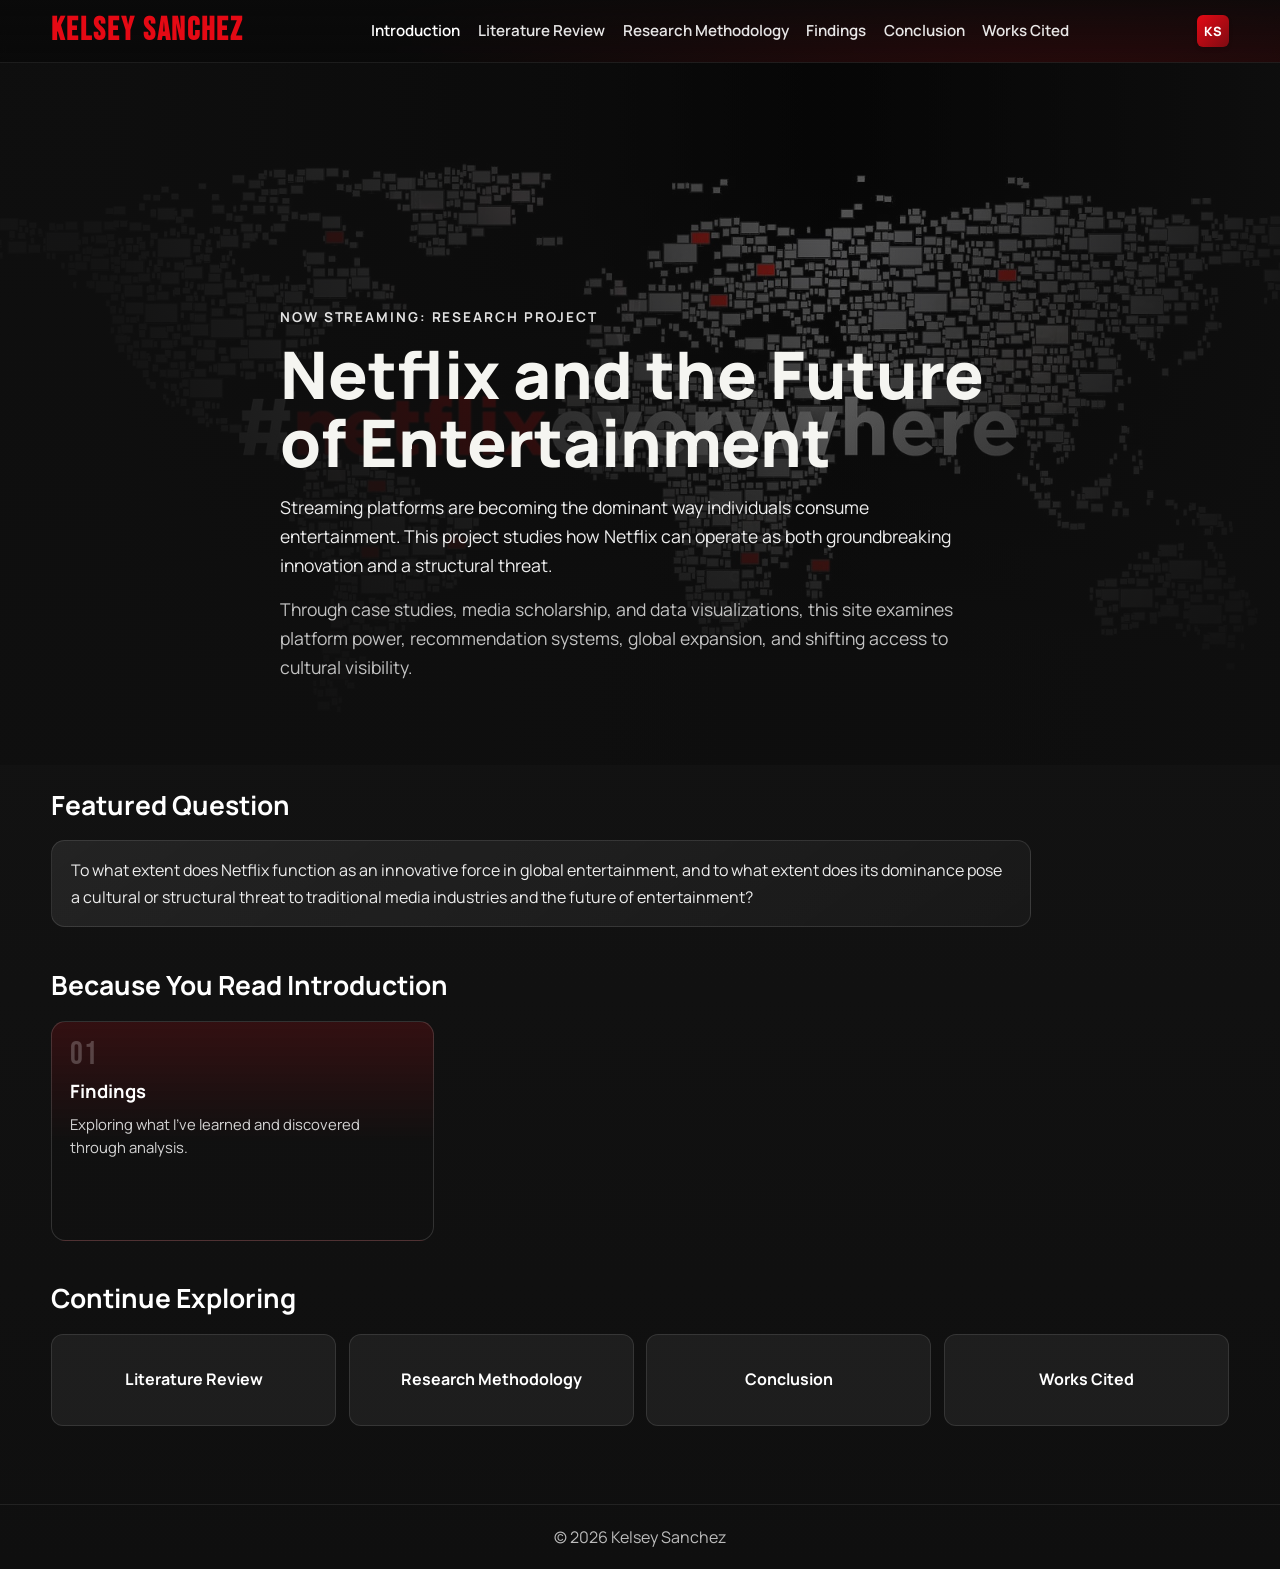
==== commit 832244e8: "information updated on all html" ====
--- a/index.html
+++ b/index.html
@@ -36,10 +36,6 @@
                 <p class="hero-text muted">
                     Through case studies, media scholarship, and data visualizations, this site examines platform power, recommendation systems, global expansion, and shifting access to cultural visibility.
                 </p>
-                <div class="hero-actions">
-                    <a class="btn btn-light" href="section1.html">Start with Innovation vs. Threat</a>
-                    <a class="btn btn-ghost" href="section2.html">Open Case Studies</a>
-                </div>
             </div>
         </section>
 
@@ -55,20 +51,10 @@
         <section id="projects" class="content-row container">
             <h3>Because You Read Introduction</h3>
             <div class="title-row">
-                <a class="title-tile" href="section1.html">
+                <a class="title-tile" href="section2.html">
                     <span class="tile-rank">01</span>
-                    <h4>Innovation vs. Threat</h4>
-                    <p>How platform innovation can become market concentration.</p>
-                </a>
-                <a class="title-tile" href="section2.html">
-                    <span class="tile-rank">02</span>
-                    <h4>Case Studies</h4>
-                    <p>Deals and partnerships that extend Netflix's reach.</p>
-                </a>
-                <a class="title-tile" href="section3.html">
-                    <span class="tile-rank">03</span>
-                    <h4>Global Expansion</h4>
-                    <p>International strategy, localization, and cultural impact.</p>
+                    <h4>Findings</h4>
+                    <p>Exploring what I've learned and discovered through analysis.</p>
                 </a>
             </div>
         </section>
--- a/CSS/style.css
+++ b/CSS/style.css
@@ -100,7 +100,7 @@
 .btn:hover {
 	box-shadow: var(--shadow-lg);
 	transform: translateY(-2px);
-	background-color: #b81820;
+	background-color: hsl(357, 77%, 41%);
 }
 
 .btn:active {
@@ -113,8 +113,8 @@
 }
 
 .quote-highlight {
-	border: 2px solid #b22222;
-	background-color: #f8d7da;
+	border: 2px solid #000000;
+	background-color: #ac222d;
 	padding: 12px;
 	border-radius: 6px;
 }
